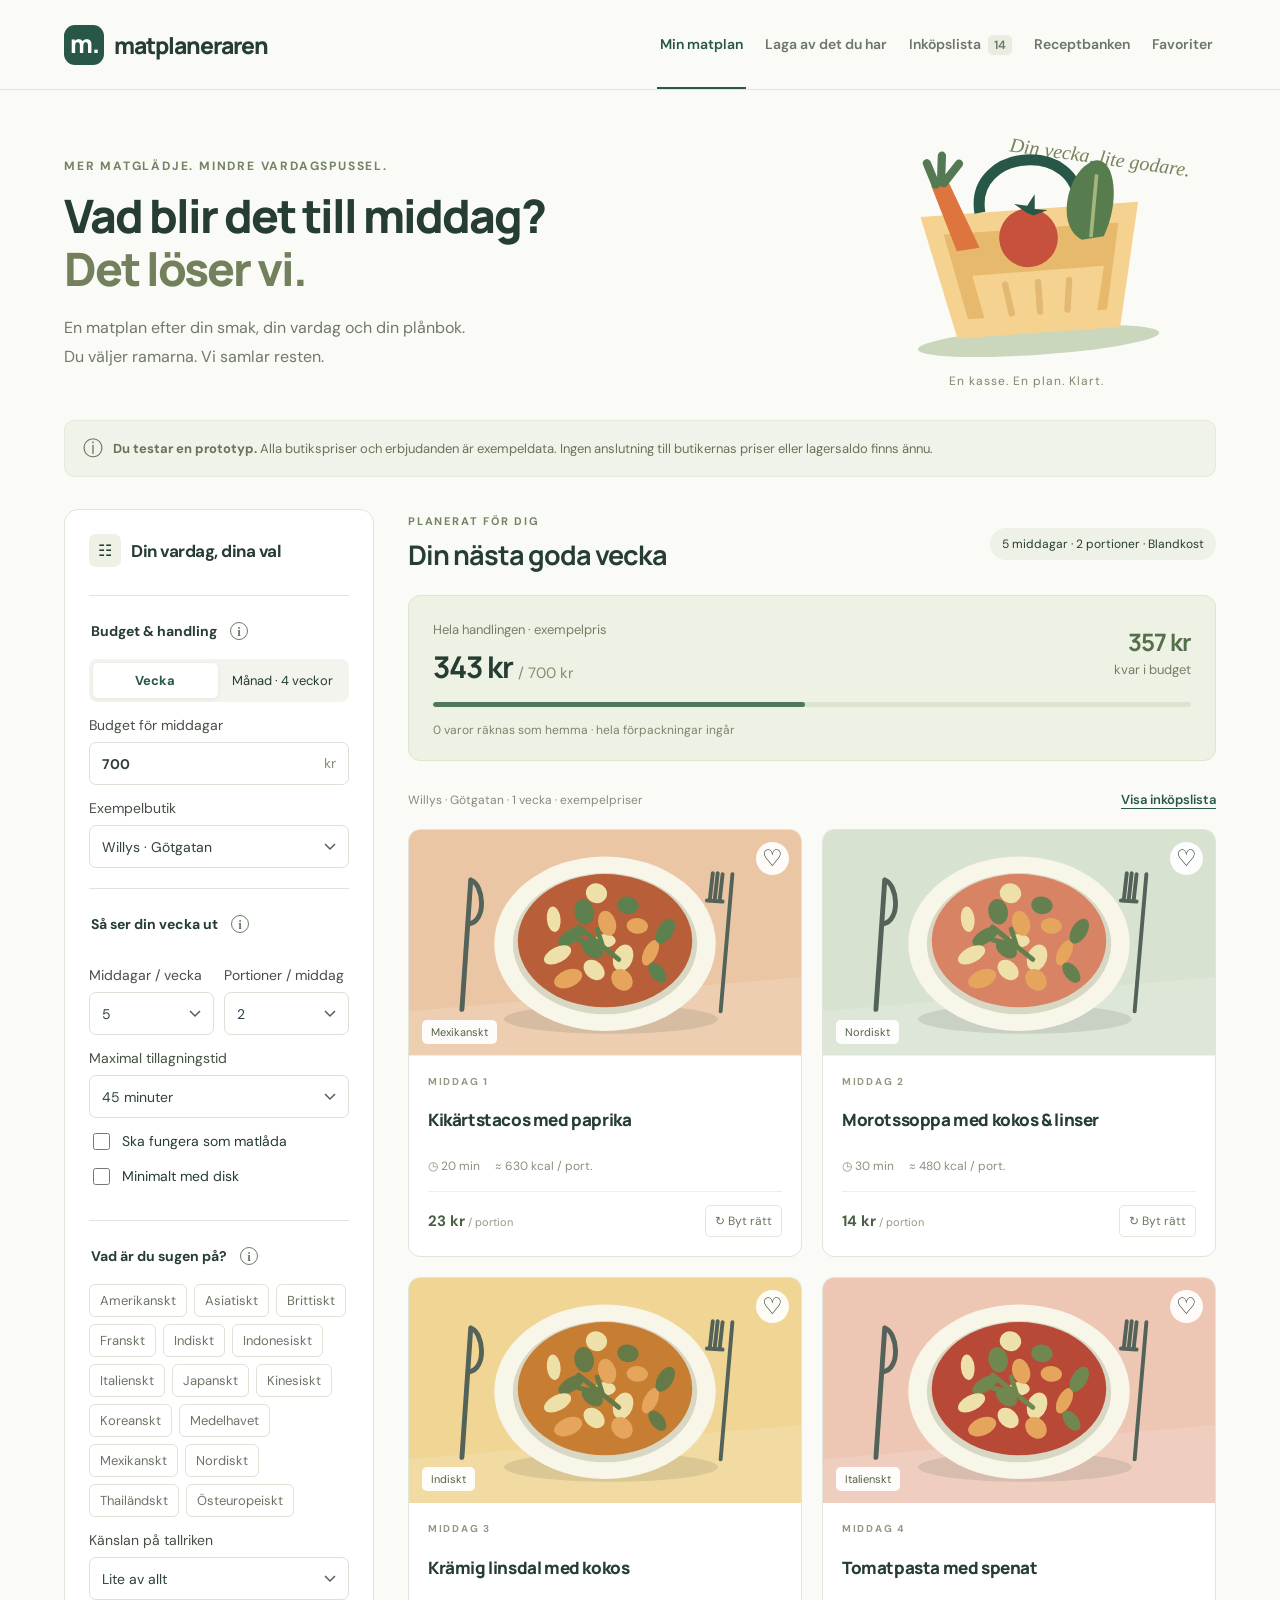
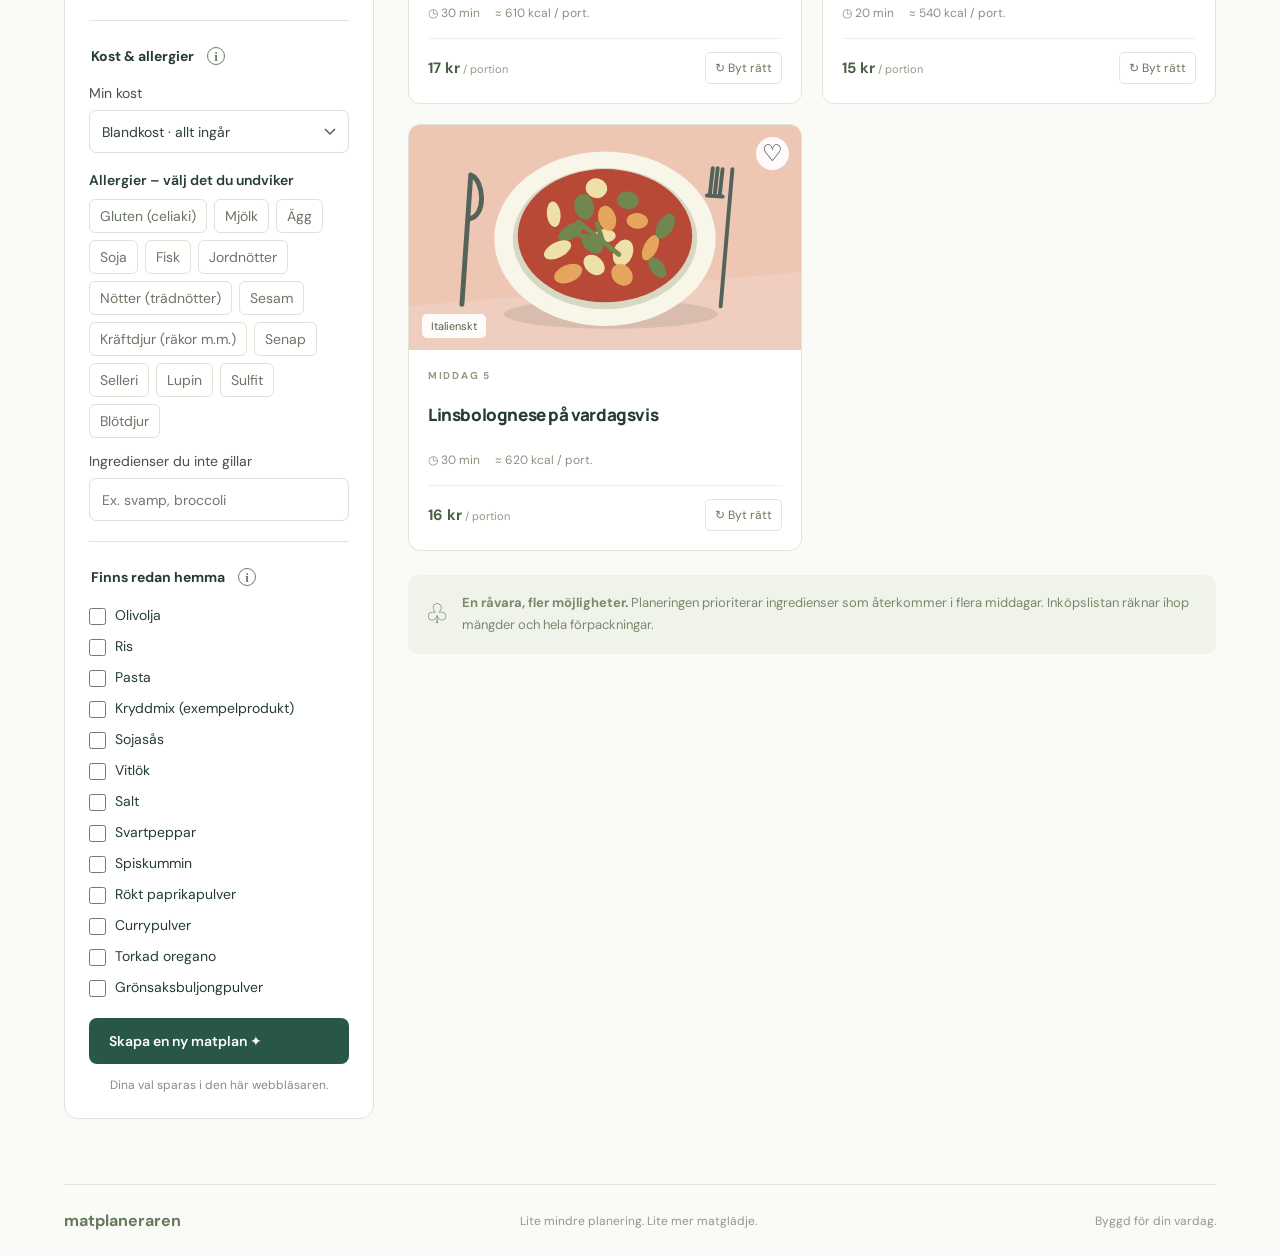
==== matplaneraren/index.html @ 396a2940 "Publish Matplaneraren without password on GitHub Pages" ====
<!doctype html>
<html lang="sv">
<head><meta charset="utf-8"><meta name="viewport" content="width=device-width,initial-scale=1"><meta name="theme-color" content="#285747"><title>Matplaneraren — lite mindre vardagspussel</title><link rel="stylesheet" href="./src/style.css"></head>
<body>
<header class="header"><a class="brand" href="./" aria-label="Matplaneraren startsida"><span class="brand-icon">m.</span> matplaneraren</a><nav aria-label="Huvudmeny"><button class="nav active" data-tab="plan">Min matplan</button><button class="nav" data-tab="fridge">Laga av det du har</button><button class="nav" data-tab="list">Inköpslista <span id="list-count">0</span></button><button class="nav" data-tab="library">Receptbanken</button><button class="nav" data-tab="favorites">Favoriter</button></nav><span class="prototype">Första smakprovet</span></header>
<main>
<section class="intro"><div><p class="eyebrow">MER MATGLÄDJE. MINDRE VARDAGSPUSSEL.</p><h1>Vad blir det till middag?<br><em>Det löser vi.</em></h1><p class="lead">En matplan efter din smak, din vardag och din plånbok.<br>Du väljer ramarna. Vi samlar resten.</p></div><div class="hero-art" aria-hidden="true"><div class="art-label">Din vecka, lite godare.</div><svg viewBox="0 0 360 250"><ellipse cx="187" cy="220" rx="132" ry="15" fill="#cbd7bc"/><path d="M68 76h238l-29 135H99Z" fill="#f6d290"/><path d="M92 97h191l-19 94H112Z" fill="#e6b96d"/><path d="M133 76c-7-72 115-72 108 0" fill="none" stroke="#285747" stroke-width="12"/><path d="M105 116 82 43l18-6 30 77" fill="#df753e"/><path d="m87 42-8-24m14 22 3-29m0 30 18-20" stroke="#557953" stroke-width="9" stroke-linecap="round"/><path d="M242 113c-28-18-10-71 12-82 29-17 36 39 12 80" fill="#577c4e"/><path d="m252 111 11-68" stroke="#a3b67d" stroke-width="4"/><circle cx="184" cy="107" r="32" fill="#c6523d"/><path d="m183 79-12-10 14 3 9-12-1 16 14 2-16 5" fill="#285747"/><path d="m120 144 144-1-13 58H132Z" fill="#f6d290"/><path d="m155 156 5 32m31-32v32m34-32-4 32" stroke="#e3b872" stroke-width="7" stroke-linecap="round"/></svg><span class="art-note">En kasse. En plan. Klart.</span></div></section>
<div class="demo-note"><span aria-hidden="true">ⓘ</span><p><strong>Du testar en prototyp.</strong> Alla butikspriser och erbjudanden är exempeldata. Ingen anslutning till butikernas priser eller lagersaldo finns ännu.</p></div>
<section id="plan-view">
<div class="workspace"><aside class="settings"><div class="section-title"><span class="small-icon">☷</span><h2>Din vardag, dina val</h2></div><form id="settings-form">
<fieldset><legend><span>Budget & handling</span><button type="button" class="info-button" popovertarget="settings-info-1" aria-label="Information om Budget & handling" aria-expanded="false"><span aria-hidden="true">i</span></button></legend><div class="segmented"><label><input type="radio" name="period" value="week" checked><span>Vecka</span></label><label><input type="radio" name="period" value="month"><span>Månad · 4 veckor</span></label></div><label class="field">Budget för middagar <span class="input-suffix"><input name="budget" type="number" min="1" max="100000" step="1" value="700" required><span>kr</span></span></label><label class="field">Exempelbutik<select name="store"><option value="willys">Willys · Götgatan</option><option value="ica">ICA · Ringen</option><option value="coop">Coop · Östgötagatan</option><option value="hemkop">Hemköp · Skanstull</option></select></label></fieldset>
<fieldset><legend><span>Så ser din vecka ut</span><button type="button" class="info-button" popovertarget="settings-info-2" aria-label="Information om Så ser din vecka ut" aria-expanded="false"><span aria-hidden="true">i</span></button></legend><div class="two-fields"><label class="field">Middagar / vecka<select name="dinners"><option>3</option><option>4</option><option selected>5</option><option>6</option><option>7</option></select></label><label class="field">Portioner / middag<select name="portions"><option>1</option><option selected>2</option><option>3</option><option>4</option><option>5</option><option>6</option><option>8</option></select></label></div><label class="field">Maximal tillagningstid<select name="time"><option value="20">20 minuter</option><option value="30">30 minuter</option><option value="45" selected>45 minuter</option><option value="60">60 minuter</option><option value="120">Upp till 2 timmar</option><option value="240">Långkok · upp till 4 timmar</option></select></label><label class="check"><input type="checkbox" name="lunchbox"> Ska fungera som matlåda</label><label class="check"><input type="checkbox" name="easy"> Minimalt med disk</label></fieldset>
<fieldset><legend><span>Vad är du sugen på?</span><button type="button" class="info-button" popovertarget="settings-info-3" aria-label="Information om Vad är du sugen på?" aria-expanded="false"><span aria-hidden="true">i</span></button></legend><div class="chips" id="cuisine-options"></div><label class="field">Känslan på tallriken<select name="mood"><option value="all">Lite av allt</option><option value="healthy">Grönt & balanserat</option><option value="comfort">Comfort food</option><option value="spicy">Starkt & smakrikt</option></select></label></fieldset>
<fieldset class="diet-settings"><legend><span>Kost & allergier</span><button type="button" class="info-button" popovertarget="settings-info-4" aria-label="Information om Kost & allergier" aria-expanded="false"><span aria-hidden="true">i</span></button></legend><label class="field">Min kost<select name="diet" id="diet" aria-describedby="diet-description"><option value="all">Blandkost · allt ingår</option><option value="vegetarian">Vegetariskt · ägg & mejeri går bra</option><option value="pescetarian">Pescetariskt · fisk, ägg & mejeri går bra</option><option value="vegan">Veganskt · bara växtbaserat</option></select></label><p class="allergy-label" id="allergy-label">Allergier – välj det du undviker</p><div class="chips" id="allergy-options" role="group" aria-labelledby="allergy-label"></div><label class="field">Ingredienser du inte gillar<input name="dislikes" placeholder="Ex. svamp, broccoli" maxlength="300"></label></fieldset>
<fieldset><legend><span>Finns redan hemma</span><button type="button" class="info-button" popovertarget="settings-info-5" aria-label="Information om Finns redan hemma" aria-expanded="false"><span aria-hidden="true">i</span></button></legend><div class="pantry" id="pantry-options"></div></fieldset>
<button class="primary generate" type="submit">Skapa min matplan <span aria-hidden="true">✦</span></button><p class="save-note">Dina val sparas i den här webbläsaren.</p>
</form></aside><section class="results" aria-labelledby="menu-heading"><div class="menu-top"><div><p class="eyebrow">PLANERAT FÖR DIG</p><h2 id="menu-heading">Din nästa goda vecka</h2></div><span class="pill" id="plan-summary">5 middagar · 2 portioner</span></div><div id="plan-message" role="status" aria-live="polite"></div><div id="budget-summary"></div><div class="menu-caption"><span id="menu-caption">En meny med lite av allt.</span><button class="text-button" id="show-list">Visa inköpslista</button></div><div id="recipe-grid" class="recipe-grid"></div><div class="bottom-note"><span aria-hidden="true">♧</span><p><strong>En råvara, fler möjligheter.</strong> Planeringen prioriterar ingredienser som återkommer i flera middagar. Inköpslistan räknar ihop mängder och hela förpackningar.</p></div></section></div>
</section>
<section id="list-view" hidden><div class="page-heading"><div><p class="eyebrow">ALLT PÅ ETT STÄLLE</p><h2>Din inköpslista</h2><p id="shopping-description"></p></div><button class="primary" id="copy-list">Kopiera lista</button></div><p class="help">Bocka av när du handlar. Avbockningar sparas lokalt; delning i realtid kommer senare.</p><div id="shopping-list"></div></section>
<section id="favorites-view" hidden><div class="page-heading"><div><p class="eyebrow">GOTT NOG ATT GÖRA IGEN</p><h2>Dina favoriter</h2><p>Tryck på hjärtat på ett recept för att spara det här.</p></div></div><div id="favorites-grid" class="recipe-grid"></div></section>
<section id="library-view" hidden aria-labelledby="library-heading">
<div class="page-heading"><div><p class="eyebrow">NYA SMAKER TILL VARDAGEN</p><h2 id="library-heading">Receptbanken</h2><p id="library-intro"></p></div></div>
<div class="library-filters"><label class="field library-search">Sök maträtt eller råvara<input id="library-search" type="search" placeholder="Ex. lax, lasagne eller blomkål" maxlength="120"></label><label class="field">Kök<select id="library-cuisine"><option value="all">Alla kök</option></select></label><label class="field">Typ av rätt<select id="library-type"><option value="all">Alla rätter</option></select></label><label class="field">Tillagningstid<select id="library-time"><option value="1440">Alla tider</option><option value="30">Högst 30 min</option><option value="45">Högst 45 min</option><option value="60">Högst 60 min</option></select></label></div>
<p class="help">Dina aktuella allergier och ingredienser du ogillar i Min matplan följer med hit. Recepten är egna förslag som ännu inte är provlagade. Energi och tider är uppskattade. Butikspriserna är exempelpriser.</p>
<p id="library-status" class="fridge-status" role="status" aria-live="polite"></p><div id="library-grid" class="recipe-grid library-grid"></div><button class="primary load-more" id="library-more" type="button" hidden>Visa fler recept</button>
</section>
<section id="fridge-view" hidden aria-labelledby="fridge-heading">
<div class="page-heading"><div><p class="eyebrow">BÖRJA MED DET SOM FINNS</p><h2 id="fridge-heading">Laga av det du har</h2><p>Lite i kylen kan bli något riktigt gott. Lägg till råvaror från kyl, frys och skafferi.</p></div></div>
<div class="fridge-layout"><aside class="settings fridge-settings"><h3>Vad finns hemma?</h3><p class="help">Ange ungefärliga mängder. Vi räknar på vad som räcker till dina portioner.</p>
<form id="fridge-form"><label class="field">Välj råvara<select id="fridge-product" name="product"></select></label><div class="two-fields"><label class="field">Mängd hemma<span class="input-suffix"><input id="fridge-quantity" name="quantity" type="number" min="0.01" max="100000" step="0.01" required value="1000"><span id="fridge-unit">g</span></span></label><button class="primary add-ingredient" type="submit">Lägg till</button></div></form>
<div id="fridge-inventory"></div><p class="help">Listan sparas i den här webbläsaren. Ändra mängden genom att lägga till mer, eller ta bort varan och ange en ny mängd.</p>
</aside><div class="fridge-results"><div class="fridge-controls"><label class="field">Portioner att laga<select id="fridge-portions"><option>1</option><option selected>2</option><option>3</option><option>4</option><option>5</option><option>6</option><option>8</option></select></label><label class="check"><input id="fridge-complete" type="checkbox"> Bara recept där allt räcker</label></div><p class="help">Allergier, ingredienser du ogillar och tidsgräns hämtas från dina aktuella val i Min matplan. Recepten använder bara mängderna i listan här. Varje förslag räknas separat; råvaror dras inte av när du öppnar ett recept.</p><p id="fridge-status" class="fridge-status" role="status" aria-live="polite"></p><div id="fridge-recipes" class="recipe-grid"></div><button class="primary load-more" id="fridge-more" type="button" hidden>Visa fler förslag</button></div></div>
</section>
<footer><span>matplaneraren</span><p>Lite mindre planering. Lite mer matglädje.</p><span>Byggd för din vardag.</span></footer>
</main><dialog id="recipe-dialog"><button class="close" aria-label="Stäng recept">×</button><div id="recipe-detail"></div></dialog><div id="toast" role="status"></div><script type="module" src="./src/app.js"></script>

<div class="info-popover" id="settings-info-1" popover role="dialog" aria-labelledby="settings-info-1-title"><div class="info-popover-heading"><h3 id="settings-info-1-title">Budget & handling</h3><button type="button" class="info-close" popovertarget="settings-info-1" popovertargetaction="hide" aria-label="Stäng information om Budget & handling">×</button></div><p class="help">Butiksvalet använder simulerade prisskillnader.</p></div>
<div class="info-popover" id="settings-info-2" popover role="dialog" aria-labelledby="settings-info-2-title"><div class="info-popover-heading"><h3 id="settings-info-2-title">Så ser din vecka ut</h3><button type="button" class="info-close" popovertarget="settings-info-2" popovertargetaction="hide" aria-label="Stäng information om Så ser din vecka ut">×</button></div><p class="help">Räkna med eventuella matlådor i antalet portioner.</p></div>
<div class="info-popover" id="settings-info-3" popover role="dialog" aria-labelledby="settings-info-3-title"><div class="info-popover-heading"><h3 id="settings-info-3-title">Vad är du sugen på?</h3><button type="button" class="info-close" popovertarget="settings-info-3" popovertargetaction="hide" aria-label="Stäng information om Vad är du sugen på?">×</button></div><p class="help">Välj gärna flera. Dina favoriter prioriteras.</p></div>
<div class="info-popover" id="settings-info-4" popover role="dialog" aria-labelledby="settings-info-4-title"><div class="info-popover-heading"><h3 id="settings-info-4-title">Kost & allergier</h3><button type="button" class="info-close" popovertarget="settings-info-4" popovertargetaction="hide" aria-label="Stäng information om Kost & allergier">×</button></div><p class="help" id="diet-description"></p><p class="help">Kost och allergier kan kombineras och gäller även receptbanken, favoriter och kylrecepten. Recepten filtreras direkt när du ändrar ett val. Kontrollera alltid produktens innehåll och spår av allergener; varumärken är inte verifierade. Mjölkallergi och laktosintolerans är olika saker.</p><p class="help">Separera med komma. Filtrerar ingrediensernas namn i våra exempelrecept.</p></div>
<div class="info-popover" id="settings-info-5" popover role="dialog" aria-labelledby="settings-info-5-title"><div class="info-popover-heading"><h3 id="settings-info-5-title">Finns redan hemma</h3><button type="button" class="info-close" popovertarget="settings-info-5" popovertargetaction="hide" aria-label="Stäng information om Finns redan hemma">×</button></div><p class="help">Bocka i om du har tillräckligt för hela planen.</p></div>
</body></html>
---- matplaneraren/src/style.css ----
@import url('https://fonts.googleapis.com/css2?family=DM+Sans:wght@400;500;600;700&family=Manrope:wght@400;500;600;700;800&display=swap');
:root{font-family:'DM Sans',sans-serif;color:#253d32;background:#fafbf7;font-size:16px;font-synthesis:none;--green:#285747;--muted:#6b756a;--line:#e0e5da}*{box-sizing:border-box}body{margin:0}button,input,select{font:inherit}button,a,input,select{-webkit-tap-highlight-color:transparent}button{cursor:pointer}button:focus-visible,a:focus-visible,input:focus-visible,select:focus-visible{outline:3px solid #d59141;outline-offset:4px}button{color:inherit}button:disabled{cursor:default}a{color:inherit;text-decoration:none}[hidden]{display:none!important}.header{height:90px;border-bottom:1px solid var(--line);display:flex;align-items:center;justify-content:space-between;padding:0 5vw;background:#fafbf7}.brand{font-family:Manrope,sans-serif;font-size:23px;font-weight:800;letter-spacing:-1px;display:flex;gap:10px;align-items:center}.brand-icon{background:var(--green);color:#fff;font-size:25px;border-radius:11px;width:40px;height:40px;text-align:center;padding-top:1px}.header nav{display:flex;gap:28px;height:100%;align-items:center}.nav{border:0;background:transparent;color:var(--muted);height:100%;padding:0 3px;border-bottom:2px solid transparent;font-size:14px;font-weight:600}.nav.active{color:var(--green);border-color:var(--green)}#list-count{padding:2px 6px;background:#e8eddf;border-radius:5px;margin-left:4px;font-size:12px}.prototype{border:1px solid #d8e1cf;border-radius:50px;font-size:13px;padding:8px 14px;color:#61714f}main{max-width:1370px;margin:auto;padding:0 5vw}.intro{display:flex;justify-content:space-between;align-items:center;padding:50px 0 30px}.eyebrow{font-size:12px;font-weight:700;letter-spacing:1.8px;color:#738365;margin:0 0 15px}h1{font-family:Manrope,sans-serif;font-size:clamp(34px,3.6vw,53px);line-height:1.15;letter-spacing:-2px;font-weight:800;margin:0 0 19px}h1 em{font-style:normal;color:#72805b}.lead{color:#70786c;font-size:16px;line-height:1.8;margin:0}.hero-art{position:relative;width:330px;margin-right:25px;text-align:center}.hero-art svg{width:100%;display:block;transform:rotate(-4deg)}.art-label{font-family:Georgia,serif;font-style:italic;color:#78835d;font-size:20px;position:absolute;top:6px;right:0;transform:rotate(8deg)}.art-note{font-size:12px;letter-spacing:1px;color:#7d8869}.demo-note{display:flex;align-items:center;gap:10px;background:#f0f3e9;color:#697358;padding:12px 18px;border:1px solid #e4e9d9;border-radius:10px;font-size:13px;line-height:1.55;margin:0 0 32px}.demo-note p{margin:0}.demo-note>span{font-size:20px}.workspace{display:grid;grid-template-columns:310px 1fr;gap:34px;align-items:start}.settings{background:#fff;border:1px solid var(--line);border-radius:14px;padding:24px}.section-title{display:flex;align-items:center;gap:10px;padding-bottom:8px}.section-title h2{font-size:17px;margin:0;letter-spacing:-.5px}.small-icon{background:#edf1e6;padding:6px 9px;border-radius:7px}fieldset{margin:20px 0 0;border:0;border-top:1px solid var(--line);padding:21px 0 0;min-width:0}legend{float:left;width:100%;margin-bottom:14px;font-weight:700;font-size:14px}fieldset:after{content:'';display:block;clear:both}.field{display:flex;flex-direction:column;gap:8px;font-size:14px;margin:14px 0 0;color:#465044}.field input,.field select{width:100%;background:#fff;border:1px solid #dce2d5;border-radius:7px;padding:11px 12px;color:#2e4237;min-height:43px;font-size:14px}.field select{appearance:none;background-image:url("data:image/svg+xml,%3Csvg xmlns='http://www.w3.org/2000/svg' width='12' height='8'%3E%3Cpath d='m1 1 5 5 5-5' fill='none' stroke='%2352614f' stroke-width='1.5'/%3E%3C/svg%3E");background-position:right 12px center;background-repeat:no-repeat;padding-right:30px}.input-suffix{position:relative}.input-suffix input{padding-right:40px;font-weight:700}.input-suffix>span{position:absolute;right:13px;top:12px;color:#87907f}.segmented{clear:both;display:flex;background:#f2f4ed;padding:4px;border-radius:8px;gap:3px}.segmented label{flex:1;text-align:center;cursor:pointer;font-size:13px}.segmented span{display:block;padding:9px 2px;border-radius:5px}.segmented input,.chip input{position:absolute;opacity:0;width:1px;height:1px}.segmented input:checked+span{background:white;box-shadow:0 1px 4px #243a3212;color:var(--green);font-weight:700}.segmented input:focus-visible+span,.chip input:focus-visible+span{outline:3px solid #d59141}.help{font-size:13px;line-height:1.6;color:#7c8275;margin:10px 0}.two-fields{display:grid;clear:both;grid-template-columns:repeat(2,minmax(0,1fr));align-items:end;gap:10px}.two-fields>.field{min-width:0}.two-fields select,.two-fields input{min-width:0}.check{display:flex;gap:9px;align-items:center;font-size:14px;line-height:1.5;margin:12px 0;cursor:pointer}.check input{accent-color:var(--green);width:17px;height:17px;flex-shrink:0}.chips{clear:both;display:flex;gap:7px;flex-wrap:wrap}.chip span{display:block;font-size:13px;border:1px solid #dde3d5;padding:7px 10px;border-radius:6px;color:#6b7565;cursor:pointer}.chip input:checked+span{background:#e8efdf;border-color:#a4b68c;color:#3c623f}.pantry{display:grid;grid-template-columns:1fr 1fr;gap:0 8px;clear:both}.pantry .check{font-size:13px}.primary{border:0;border-radius:8px;padding:14px 20px;background:var(--green);color:#fff;font-size:14px;font-weight:600}.primary:hover{background:#1c4436}.generate{width:100%;margin-top:20px;display:flex;justify-content:space-between}.save-note{font-size:12px;text-align:center;color:#858d7d;line-height:1.5;margin-bottom:0}.menu-top{display:flex;justify-content:space-between;gap:10px;align-items:center;margin:5px 0 22px}.menu-top .eyebrow{font-size:11px;margin-bottom:8px}.menu-top h2,.page-heading h2{font-family:Manrope,sans-serif;font-size:27px;letter-spacing:-1px;margin:0}.pill{font-size:12px;background:#edf1e6;padding:8px 12px;border-radius:20px;white-space:nowrap}.budget-box{background:#edf2e4;border:1px solid #dce5ce;border-radius:12px;padding:22px 24px;display:grid;grid-template-columns:1fr auto;gap:15px}.budget-box span{font-size:13px;color:#748065}.budget-box strong{display:block;font-family:Manrope,sans-serif;font-size:30px;margin-top:7px;letter-spacing:-1px}.budget-box strong small{font:400 15px 'DM Sans',sans-serif;letter-spacing:0;color:#819071}.budget-remainder{text-align:right}.budget-remainder strong{font-size:24px;color:#54704a}.budget-remainder span{display:block;margin-top:3px}.budget-track{grid-column:1/-1;height:5px;background:#dbe4cf;border-radius:5px;overflow:hidden}.budget-track div{height:100%;border-radius:5px}.budget-box p{grid-column:1/-1;margin:0;color:#7a866b;font-size:12px}.budget-remainder.over strong{color:#a84b36}.message{padding:16px;border-radius:8px;background:#fbe9d8;color:#834d2f;font-size:14px;line-height:1.6;margin-bottom:16px}.menu-caption{display:flex;align-items:center;justify-content:space-between;margin:25px 0 16px;gap:15px;font-size:12px;color:#858c7b}.text-button{border:0;background:none;color:var(--green);font-size:13px;font-weight:600;padding:5px 0;text-decoration:underline;text-underline-offset:4px}.recipe-grid{display:grid;grid-template-columns:1fr 1fr;gap:20px}.recipe-card{border:1px solid var(--line);border-radius:12px;overflow:hidden;background:#fff;transition:box-shadow .2s}.recipe-card:hover{box-shadow:0 7px 25px #283f3210}.recipe-image{position:relative;overflow:hidden}.food-art{width:100%;display:block;aspect-ratio:400/230}.recipe-tag{position:absolute;left:13px;bottom:12px;background:#fffffff0;padding:5px 9px;border-radius:5px;font-size:11px;color:#556346}.favorite{position:absolute;right:12px;top:12px;background:#ffffffed;border:0;width:33px;height:33px;line-height:1;border-radius:50%;font-size:23px}.favorite.selected{color:#bd604d}.recipe-body{padding:19px}.day-label{font-size:10px;letter-spacing:1.7px;color:#929982;font-weight:700;margin:0 0 9px}.recipe-title{font-family:Manrope,sans-serif;font-size:17px;font-weight:800;line-height:1.45;letter-spacing:-.4px;text-align:left;border:0;background:none;padding:0;min-height:48px}.recipe-title:hover{color:#668254}.recipe-meta{display:flex;gap:15px;color:#8a907e;font-size:12px;margin:13px 0 17px}.card-bottom{display:flex;justify-content:space-between;align-items:center;border-top:1px solid #edf0e7;padding-top:13px;gap:8px}.card-bottom>span{font-size:11px;color:#939984}.card-bottom strong{font-size:15px;color:#4a6045}.swap{font-size:12px;border:1px solid #e2e7da;border-radius:5px;background:#fff;padding:7px 9px;color:#68795b}.swap:hover{background:#edf1e6}.bottom-note{background:#f0f3e9;display:flex;gap:13px;margin-top:24px;border-radius:10px;padding:17px;color:#7d876e;font-size:13px;line-height:1.65}.bottom-note p{margin:0}.bottom-note>span{font-size:27px}footer{border-top:1px solid var(--line);margin-top:65px;padding:25px 0;display:flex;align-items:center;justify-content:space-between;font-size:12px;color:#929987;gap:20px}footer>span:first-child{font-weight:700;color:#65795c;font-size:16px}footer p{margin:0}.page-heading{display:flex;justify-content:space-between;align-items:center;gap:20px;margin:35px 0 20px}.page-heading p:not(.eyebrow){color:#7d8572;font-size:14px}.shopping-row{display:flex;justify-content:space-between;align-items:center;border-bottom:1px solid var(--line);gap:20px;padding:12px 0}.shopping-row .check{margin:0}.shopping-row small{display:block;color:#87907b;font-size:13px;font-weight:400;margin-top:5px}.shopping-row>span{font-size:14px;white-space:nowrap}.shopping-row:has(input:checked) strong{color:#969e8c;text-decoration:line-through}.at-home{opacity:.65}#shopping-list{max-width:850px}#shopping-list h3{font-size:16px;margin-top:30px}.empty-state{padding:32px;background:#edf2e4;border-radius:10px;font-size:15px;line-height:1.7}dialog{border:0;border-radius:15px;padding:0;width:min(630px,calc(100% - 32px));max-height:90vh;color:#2e4437;box-shadow:0 25px 100px #172c3460}dialog::backdrop{background:#162e2870;backdrop-filter:blur(4px)}.close{position:absolute;right:15px;top:15px;background:#fff;border:0;border-radius:50%;width:36px;height:36px;font-size:26px;z-index:1}#recipe-detail{padding:28px}#recipe-detail>.food-art{width:calc(100% + 56px);margin:-28px -28px 25px;max-height:260px}#recipe-detail h2{font-family:Manrope,sans-serif;font-size:28px;letter-spacing:-1px}#recipe-detail .eyebrow{font-size:12px}.detail-meta{display:flex;flex-wrap:wrap;gap:15px;font-size:13px;color:#6f7e62}.ingredients{list-style:none;padding:0}.ingredients li{display:flex;justify-content:space-between;padding:10px 0;border-bottom:1px solid var(--line);font-size:14px;gap:20px}.ingredients strong{white-space:nowrap}.steps{padding-left:23px;line-height:1.8;font-size:15px}.steps li{padding:6px 0 6px 5px}#toast{position:fixed;bottom:24px;left:50%;transform:translate(-50%,20px);background:#253e32;color:#fff;border-radius:10px;max-width:90vw;width:max-content;padding:15px 23px;opacity:0;pointer-events:none;transition:.2s;font-size:14px;z-index:5}#toast.visible{opacity:1;transform:translate(-50%,0)}@media(min-width:1500px){main{padding:0 35px}}@media(max-width:1050px){.header{padding:0 4vw}.header nav{gap:15px}.prototype{display:none}.workspace{grid-template-columns:280px 1fr;gap:22px}main{padding:0 4vw}.settings{padding:19px}.menu-top{align-items:flex-start;flex-direction:column}.recipe-grid{gap:14px}.recipe-body{padding:14px}.recipe-title{font-size:16px}.hero-art{width:270px;margin:0}.recipe-meta{gap:10px;font-size:11px}.card-bottom{flex-wrap:wrap}.menu-caption{align-items:flex-start}.menu-top h2{font-size:25px}}@media(max-width:760px){.header{height:auto;flex-wrap:wrap;padding-top:18px;gap:12px}.brand{font-size:22px}.header nav{height:48px;width:100%;justify-content:space-between;gap:20px}.nav{font-size:14px}.intro{padding:35px 0 25px;align-items:flex-start}.intro h1{font-size:36px;letter-spacing:-1.6px}.intro .eyebrow{font-size:10px;letter-spacing:1.1px}.lead{font-size:14px}.lead br{display:none}.hero-art{width:160px;flex-shrink:0;margin-top:20px}.art-label{font-size:12px;top:-5px}.art-note{font-size:9px;letter-spacing:0}.workspace{display:flex;flex-direction:column;gap:30px}.settings,.results{width:100%}.settings{padding:22px}.menu-top{flex-direction:row;align-items:center}.menu-top h2{font-size:24px}.pill{font-size:11px}.demo-note{font-size:12px}.recipe-title{min-height:48px}.recipe-meta{flex-wrap:wrap;gap:6px 10px}footer{flex-wrap:wrap;margin-top:40px}footer>span:last-child{display:none}.page-heading{align-items:flex-start}.page-heading .primary{padding:12px}.budget-box{padding:19px}.budget-box strong{font-size:27px}.budget-remainder strong{font-size:22px}.menu-caption{font-size:11px}.settings fieldset{margin-top:18px}.two-fields{grid-template-columns:1fr 1fr}.pantry{grid-template-columns:1fr 1fr 1fr}}@media(max-width:430px){.hero-art{display:none}.intro h1{font-size:39px}.menu-top{flex-direction:column;align-items:flex-start}.recipe-grid{grid-template-columns:1fr}.recipe-title{min-height:0}.recipe-body{padding:19px}.recipe-meta{font-size:12px}.food-art{max-height:210px}.pantry{grid-template-columns:1fr 1fr}.shopping-row small{font-size:12px}}

/* Cook from ingredients already at home. */
.fridge-layout{display:grid;grid-template-columns:310px minmax(0,1fr);gap:34px;align-items:start}.fridge-settings h3{font-size:18px;margin:0 0 10px;letter-spacing:-.5px}.add-ingredient{align-self:end;min-height:43px;padding:11px 12px}.fridge-stock{list-style:none;padding:0;margin:24px 0}.fridge-stock li{display:flex;justify-content:space-between;align-items:center;gap:10px;border-bottom:1px solid var(--line);padding:13px 0}.fridge-stock strong{display:block;font-size:14px}.fridge-stock span{display:block;font-size:14px;color:var(--muted);margin-top:4px}.fridge-stock button{background:#f0f3e9;border:0;border-radius:50%;width:32px;height:32px;font-size:22px;flex-shrink:0}.fridge-empty{padding:18px;background:#f0f3e9;border-radius:8px;font-size:14px;line-height:1.7;margin-top:22px;color:#697358}.fridge-controls{display:flex;align-items:end;gap:24px;padding:18px 22px;background:#edf2e4;border:1px solid #dce5ce;border-radius:12px;flex-wrap:wrap}.fridge-controls .field{margin:0;min-width:130px}.fridge-controls .check{margin-bottom:10px}.fridge-results>.help{font-size:14px;margin:16px 0;line-height:1.7}.fridge-status{font-size:14px;color:var(--green);line-height:1.7;margin:22px 0}.fridge-match{font-size:14px;line-height:1.6;color:#6b7565;margin:14px 0}.fridge-match.complete{color:#3c623f;background:#edf2e4;padding:10px;border-radius:6px}.missing-details{margin:12px 0 18px;font-size:14px;color:#57684e}.missing-details summary{cursor:pointer;padding:6px 0}.missing-details ul{list-style:none;padding:0;font-size:14px}.missing-details li{padding:8px 0;border-bottom:1px solid var(--line)}.missing-details span{display:block;font-size:13px;color:var(--muted);margin-top:4px}.fridge-results .card-bottom>span{font-size:13px}.fridge-results .recipe-meta,.fridge-results .text-button{font-size:14px}.fridge-results .recipe-tag{font-size:12px}.header nav{gap:20px}
@media(max-width:1100px){.prototype{display:none}.fridge-layout{grid-template-columns:280px minmax(0,1fr);gap:22px}.header nav{gap:14px}}
@media(max-width:760px){.fridge-layout{grid-template-columns:1fr;gap:24px}.header nav{overflow-x:auto;justify-content:flex-start;gap:20px}.header .nav{white-space:nowrap;flex-shrink:0}.fridge-controls{gap:15px;padding:18px}.fridge-controls .check{font-size:14px}.fridge-results .recipe-grid{grid-template-columns:1fr}.fridge-settings .two-fields{grid-template-columns:1fr 1fr}}

/* Browse the expanded recipe bank without rendering hundreds of cards at once. */
.library-filters{display:grid;grid-template-columns:minmax(220px,2fr) repeat(3,minmax(130px,1fr));gap:16px;padding:20px;background:#edf2e4;border:1px solid #dce5ce;border-radius:12px}.library-filters .field{margin:0;min-width:0}.library-grid{grid-template-columns:repeat(3,minmax(0,1fr))}.load-more{display:block;margin:28px auto 0}.library-grid .recipe-title{min-height:74px}.library-grid .recipe-meta{flex-wrap:wrap;gap:8px}.library-grid .card-bottom{flex-wrap:wrap}.library-grid .day-label{font-size:12px}.library-grid .recipe-meta,.library-grid .text-button{font-size:14px}.header nav{gap:16px}.prototype{display:none}.header .nav{white-space:nowrap}.library-grid .recipe-body{padding:18px}
@media(max-width:1050px){.library-filters{grid-template-columns:repeat(3,minmax(0,1fr))}.library-search{grid-column:1/-1}.library-grid{grid-template-columns:repeat(2,minmax(0,1fr))}.header nav{gap:12px}}
@media(max-width:760px){.library-filters{grid-template-columns:repeat(2,minmax(0,1fr));gap:14px}.library-grid{grid-template-columns:repeat(2,minmax(0,1fr))}.header nav{gap:20px}}
@media(max-width:480px){.library-grid{grid-template-columns:1fr}.library-grid .recipe-title{min-height:0}.library-filters{grid-template-columns:1fr}.library-search{grid-column:auto}}

/* Keep long pantry names inside their column at every sidebar width. */
#pantry-options{grid-template-columns:repeat(auto-fit,minmax(min(100%,10rem),1fr));gap:10px 12px}
#pantry-options .check{display:grid;grid-template-columns:17px minmax(0,1fr);align-items:start;min-width:0;margin:0;font-size:14px}
#pantry-options .check input{margin:3px 0 0}
#pantry-options .check span{min-width:0;overflow-wrap:anywhere;hyphens:auto}

.diet-settings > .field:first-of-type{clear:both}.diet-settings .field select{width:100%;min-width:0}.allergy-label{clear:both;font-size:14px;font-weight:600;margin:18px 0 10px}.diet-settings .chip span{font-size:14px;overflow-wrap:anywhere}.diet-settings .chips{clear:both}

/* Optional explanations stay beside the section they describe. */
#settings-form legend{display:flex;align-items:center;gap:8px;min-height:28px}
.info-button{display:inline-flex;align-items:center;justify-content:center;flex:none;width:28px;height:28px;padding:0;border:0;background:transparent;border-radius:50%;color:#6b7e68;touch-action:manipulation}
.info-button span{display:flex;align-items:center;justify-content:center;width:18px;height:18px;border:1.5px solid currentColor;border-radius:50%;font-family:Georgia,serif;font-size:13px;font-weight:700;line-height:1}
.info-button:hover,.info-button[aria-expanded="true"]{background:#edf2e4;color:var(--green)}
.info-popover{position:fixed;inset:auto;margin:0;width:min(350px,calc(100vw - 24px));max-height:calc(100dvh - 24px);overflow:auto;padding:18px;border:1px solid #dce3d4;border-radius:12px;background:#fff;color:#253d32;box-shadow:0 12px 36px #183c2826}
.info-popover::backdrop{background:transparent}
.info-popover-heading{display:flex;align-items:center;justify-content:space-between;gap:16px;margin-bottom:10px}
.info-popover-heading h3{font-size:15px;line-height:1.4;margin:0}
.info-close{display:flex;align-items:center;justify-content:center;flex:none;width:28px;height:28px;border:0;border-radius:50%;background:#f0f3e9;font-size:22px;line-height:1}
.info-popover .help{font-size:14px;line-height:1.65;margin:10px 0 0;color:#53634f}
#settings-form fieldset>.chips:first-of-type,#settings-form fieldset>.pantry{clear:both}

.logout-form{margin:0;flex:none}.logout-form button{white-space:nowrap;font-size:14px}@media(max-width:760px){.logout-form{margin-left:auto;order:0}.header nav{order:1}}
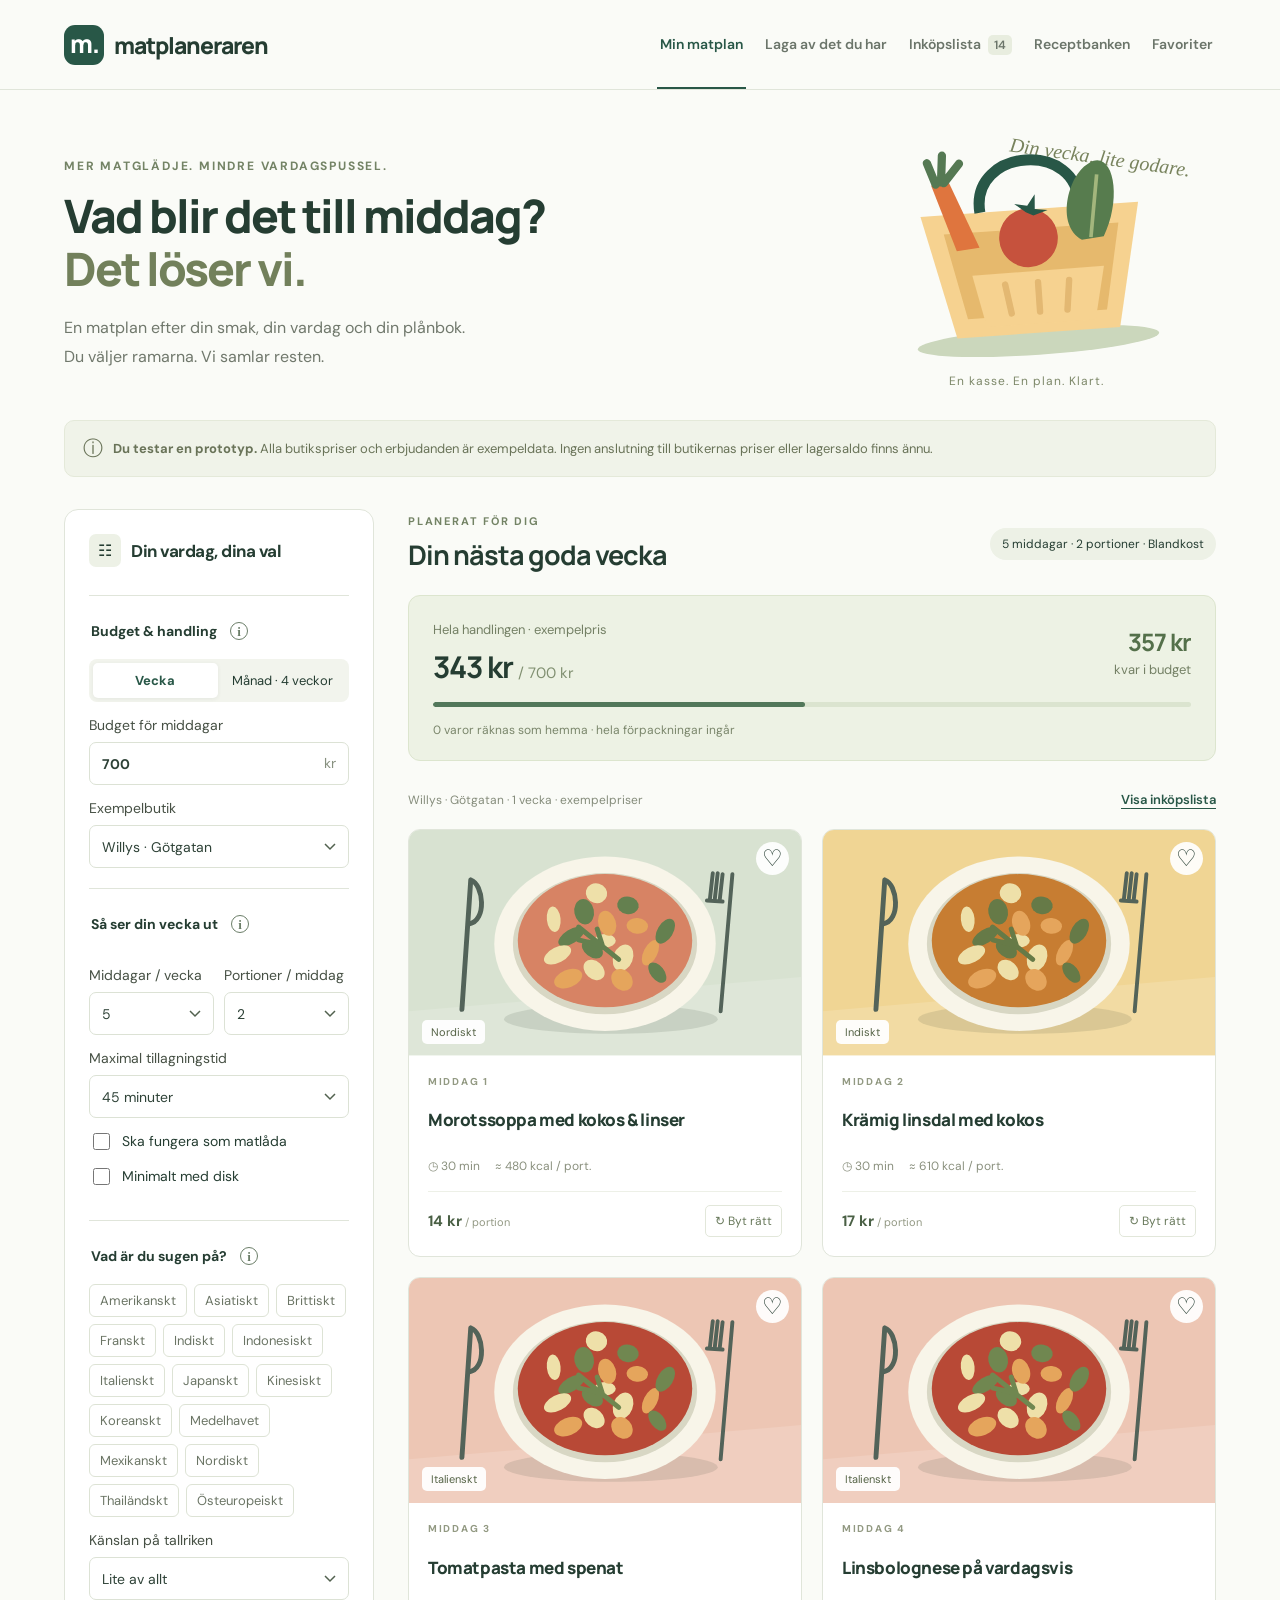
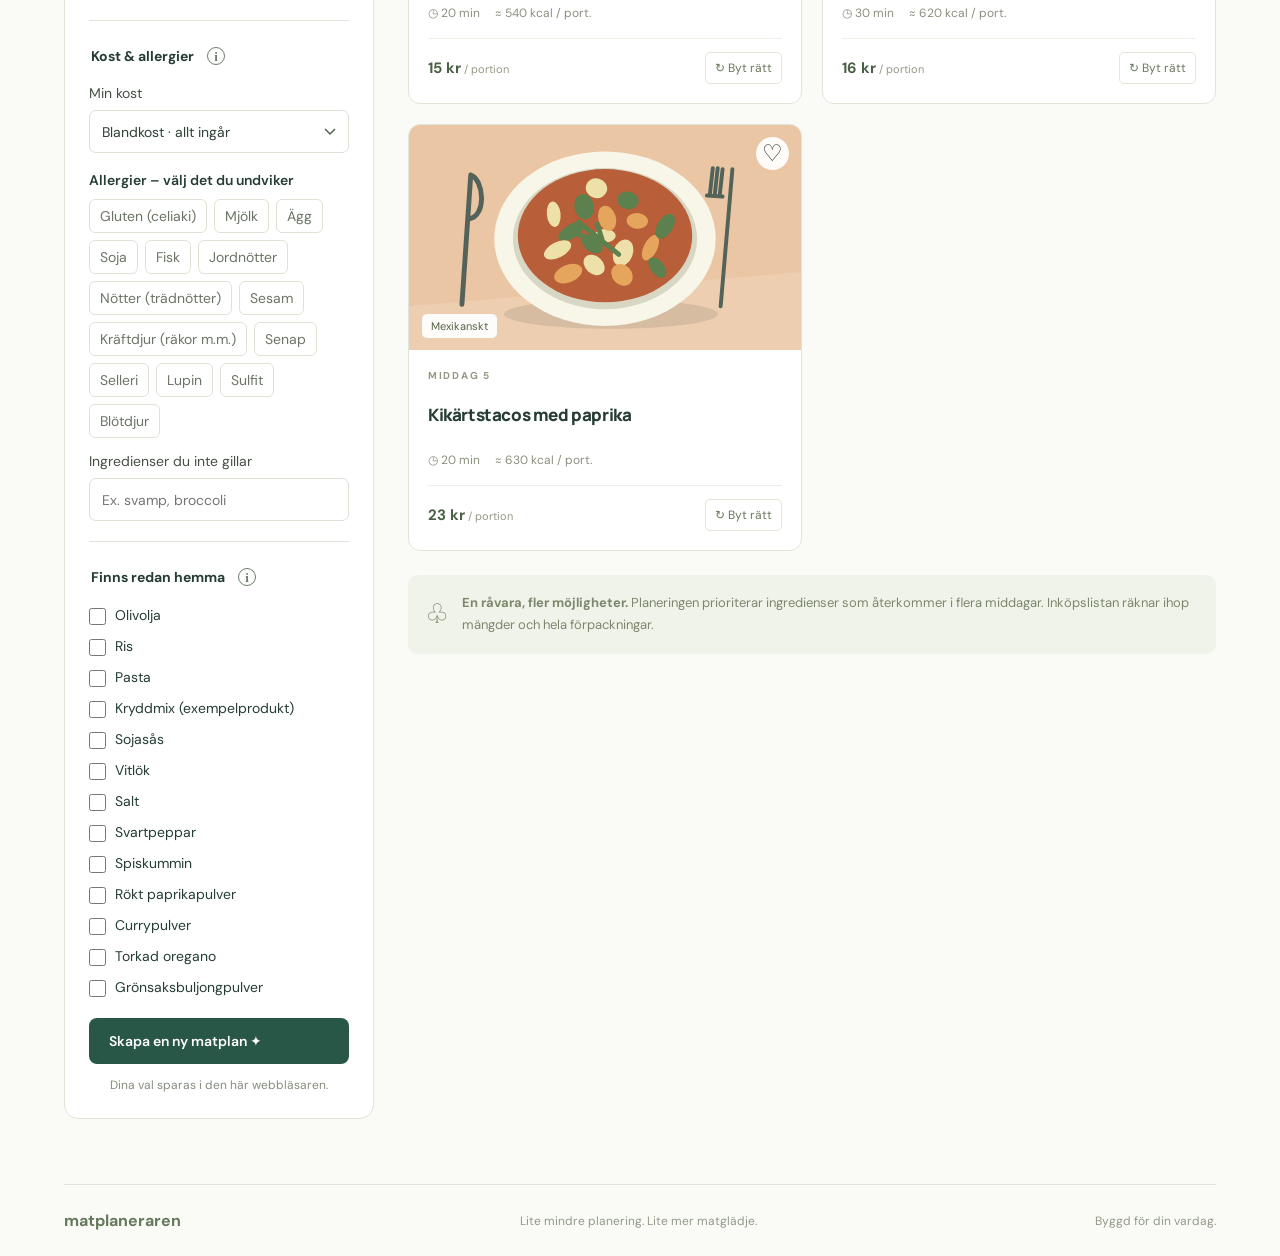
==== commit 0aece8ef: "Show practical kitchen measures and allow inventory unit selection" ====
--- a/matplaneraren/index.html
+++ b/matplaneraren/index.html
@@ -27,7 +27,7 @@
 <section id="fridge-view" hidden aria-labelledby="fridge-heading">
 <div class="page-heading"><div><p class="eyebrow">BÖRJA MED DET SOM FINNS</p><h2 id="fridge-heading">Laga av det du har</h2><p>Lite i kylen kan bli något riktigt gott. Lägg till råvaror från kyl, frys och skafferi.</p></div></div>
 <div class="fridge-layout"><aside class="settings fridge-settings"><h3>Vad finns hemma?</h3><p class="help">Ange ungefärliga mängder. Vi räknar på vad som räcker till dina portioner.</p>
-<form id="fridge-form"><label class="field">Välj råvara<select id="fridge-product" name="product"></select></label><div class="two-fields"><label class="field">Mängd hemma<span class="input-suffix"><input id="fridge-quantity" name="quantity" type="number" min="0.01" max="100000" step="0.01" required value="1000"><span id="fridge-unit">g</span></span></label><button class="primary add-ingredient" type="submit">Lägg till</button></div></form>
+<form id="fridge-form"><label class="field">Välj råvara<select id="fridge-product" name="product"></select></label><div class="fridge-amount-heading"><span>Mängd hemma</span><button class="info-button" type="button" popovertarget="quantity-info" aria-label="Information om köksmått" aria-expanded="false"><span aria-hidden="true">i</span></button></div><div class="two-fields fridge-amount-fields"><label class="field">Antal<input id="fridge-quantity" name="quantity" type="number" min="0.01" max="100000" step="any" required value="1"></label><label class="field">Mått<select id="fridge-unit" name="unit"><option value="g">g</option></select></label></div><button class="primary add-ingredient" type="submit">Lägg till</button></form>
 <div id="fridge-inventory"></div><p class="help">Listan sparas i den här webbläsaren. Ändra mängden genom att lägga till mer, eller ta bort varan och ange en ny mängd.</p>
 </aside><div class="fridge-results"><div class="fridge-controls"><label class="field">Portioner att laga<select id="fridge-portions"><option>1</option><option selected>2</option><option>3</option><option>4</option><option>5</option><option>6</option><option>8</option></select></label><label class="check"><input id="fridge-complete" type="checkbox"> Bara recept där allt räcker</label></div><p class="help">Allergier, ingredienser du ogillar och tidsgräns hämtas från dina aktuella val i Min matplan. Recepten använder bara mängderna i listan här. Varje förslag räknas separat; råvaror dras inte av när du öppnar ett recept.</p><p id="fridge-status" class="fridge-status" role="status" aria-live="polite"></p><div id="fridge-recipes" class="recipe-grid"></div><button class="primary load-more" id="fridge-more" type="button" hidden>Visa fler förslag</button></div></div>
 </section>
@@ -39,4 +39,4 @@
 <div class="info-popover" id="settings-info-3" popover role="dialog" aria-labelledby="settings-info-3-title"><div class="info-popover-heading"><h3 id="settings-info-3-title">Vad är du sugen på?</h3><button type="button" class="info-close" popovertarget="settings-info-3" popovertargetaction="hide" aria-label="Stäng information om Vad är du sugen på?">×</button></div><p class="help">Välj gärna flera. Dina favoriter prioriteras.</p></div>
 <div class="info-popover" id="settings-info-4" popover role="dialog" aria-labelledby="settings-info-4-title"><div class="info-popover-heading"><h3 id="settings-info-4-title">Kost & allergier</h3><button type="button" class="info-close" popovertarget="settings-info-4" popovertargetaction="hide" aria-label="Stäng information om Kost & allergier">×</button></div><p class="help" id="diet-description"></p><p class="help">Kost och allergier kan kombineras och gäller även receptbanken, favoriter och kylrecepten. Recepten filtreras direkt när du ändrar ett val. Kontrollera alltid produktens innehåll och spår av allergener; varumärken är inte verifierade. Mjölkallergi och laktosintolerans är olika saker.</p><p class="help">Separera med komma. Filtrerar ingrediensernas namn i våra exempelrecept.</p></div>
 <div class="info-popover" id="settings-info-5" popover role="dialog" aria-labelledby="settings-info-5-title"><div class="info-popover-heading"><h3 id="settings-info-5-title">Finns redan hemma</h3><button type="button" class="info-close" popovertarget="settings-info-5" popovertargetaction="hide" aria-label="Stäng information om Finns redan hemma">×</button></div><p class="help">Bocka i om du har tillräckligt för hela planen.</p></div>
-</body></html>
+<div id="quantity-info" class="info-popover" popover role="dialog" aria-labelledby="quantity-info-title"><div class="info-popover-heading"><h3 id="quantity-info-title">Köksmått</h3><button type="button" class="info-close" popovertarget="quantity-info" popovertargetaction="hide" aria-label="Stäng information om köksmått">×</button></div><p class="help">Skriv till exempel 0,5 för en halv lök eller 2 för två klyftor vitlök. Du kan välja gram eller milliliter om du väger eller mäter exakt.</p><p class="help">≈ betyder ungefärligt: lökstorlek, klyftor och vikt per dl varierar. Vi räknar med liten lök 75 g, medelstor 100 g, stor 150 g och en vitlöksklyfta 3 g. Det är uppskattningar av ätlig mängd.</p><p class="help">1 dl = 100 ml, 1 msk = 15 ml, 1 tsk = 5 ml och 1 krm = 1 ml. Vikten per dl beror på råvaran. Förpackningar och priser räknas fortfarande i butikens g, ml eller stycken.</p></div></body></html>
--- a/matplaneraren/src/style.css
+++ b/matplaneraren/src/style.css
@@ -34,3 +34,5 @@
 #settings-form fieldset>.chips:first-of-type,#settings-form fieldset>.pantry{clear:both}
 
 .logout-form{margin:0;flex:none}.logout-form button{white-space:nowrap;font-size:14px}@media(max-width:760px){.logout-form{margin-left:auto;order:0}.header nav{order:1}}
+
+.fridge-amount-heading{display:flex;align-items:center;gap:8px;margin-top:18px;font-size:14px;font-weight:600}.fridge-amount-fields .field{min-width:0;margin-top:8px}.fridge-settings .add-ingredient{width:100%;margin-top:14px}.ingredients li{align-items:baseline}.ingredients li>span{min-width:0}.ingredients strong{white-space:normal;text-align:right;max-width:55%;font-size:14px;flex-shrink:0}
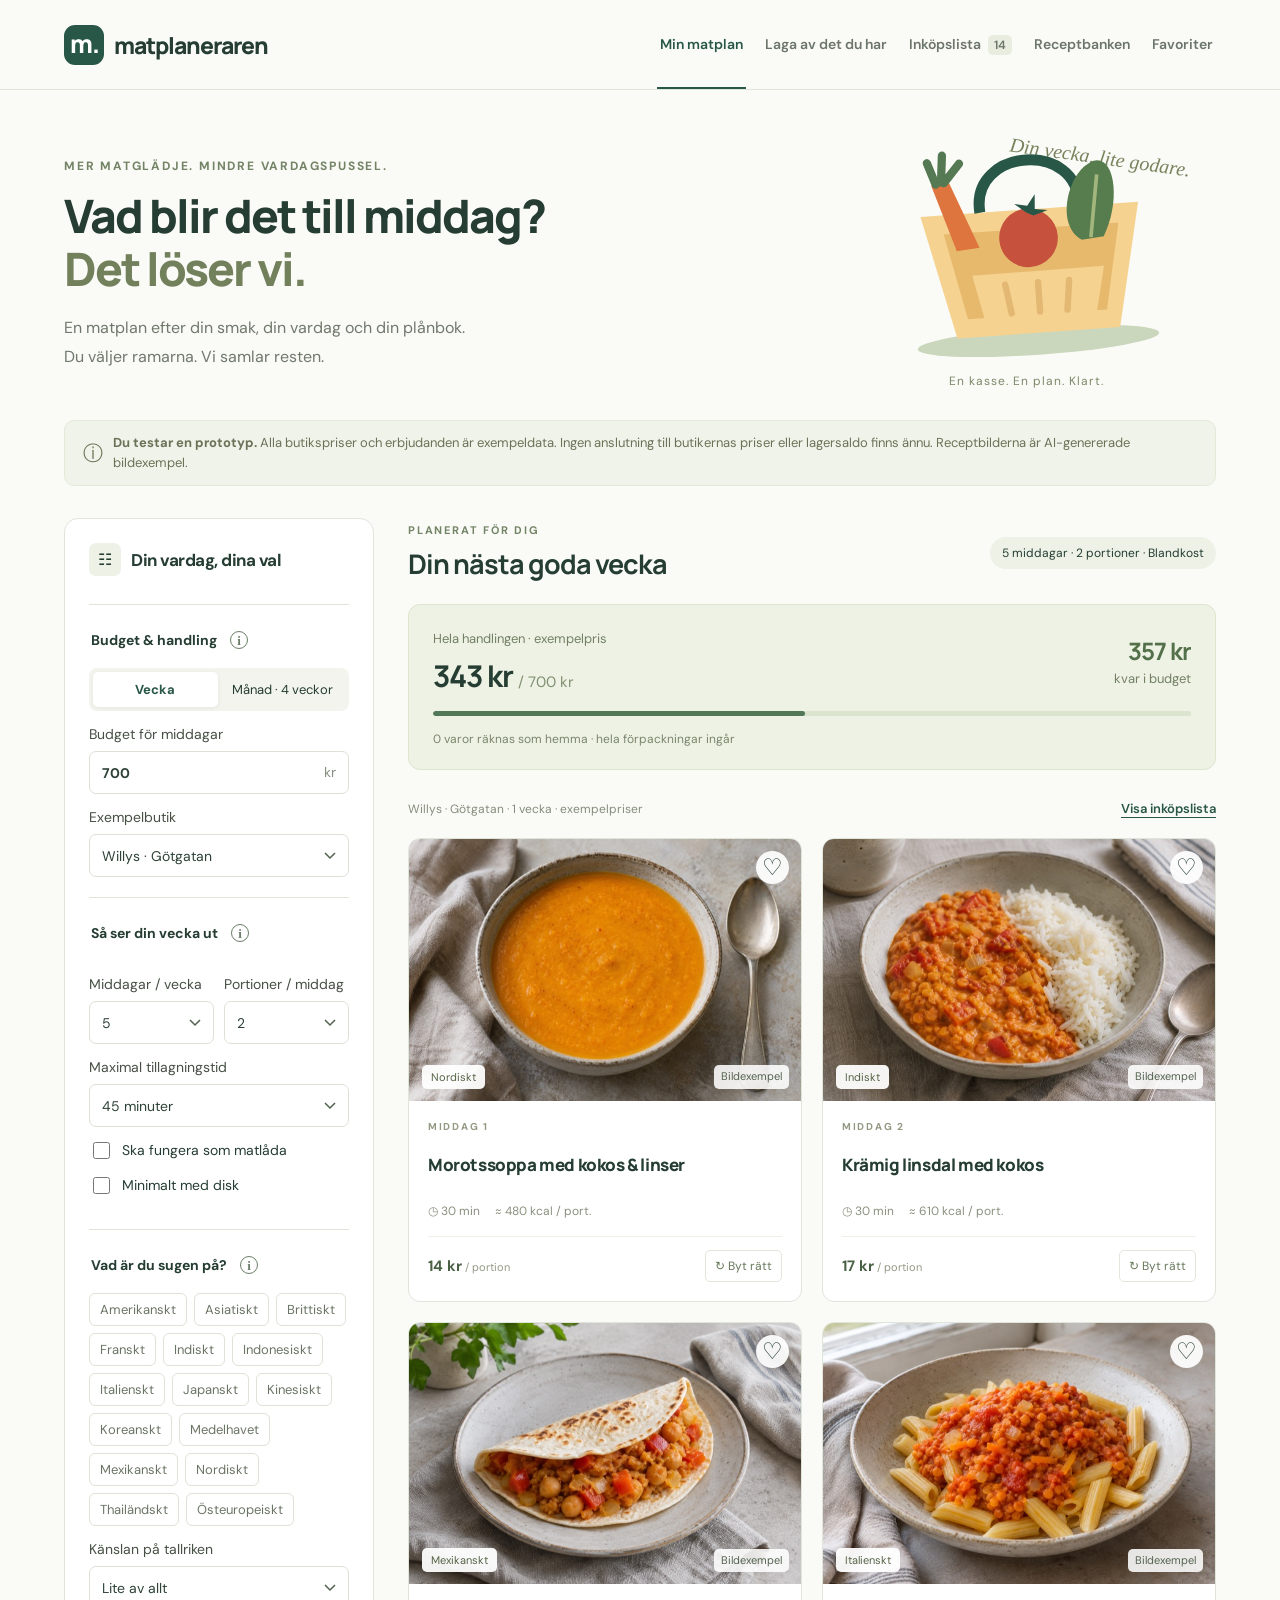
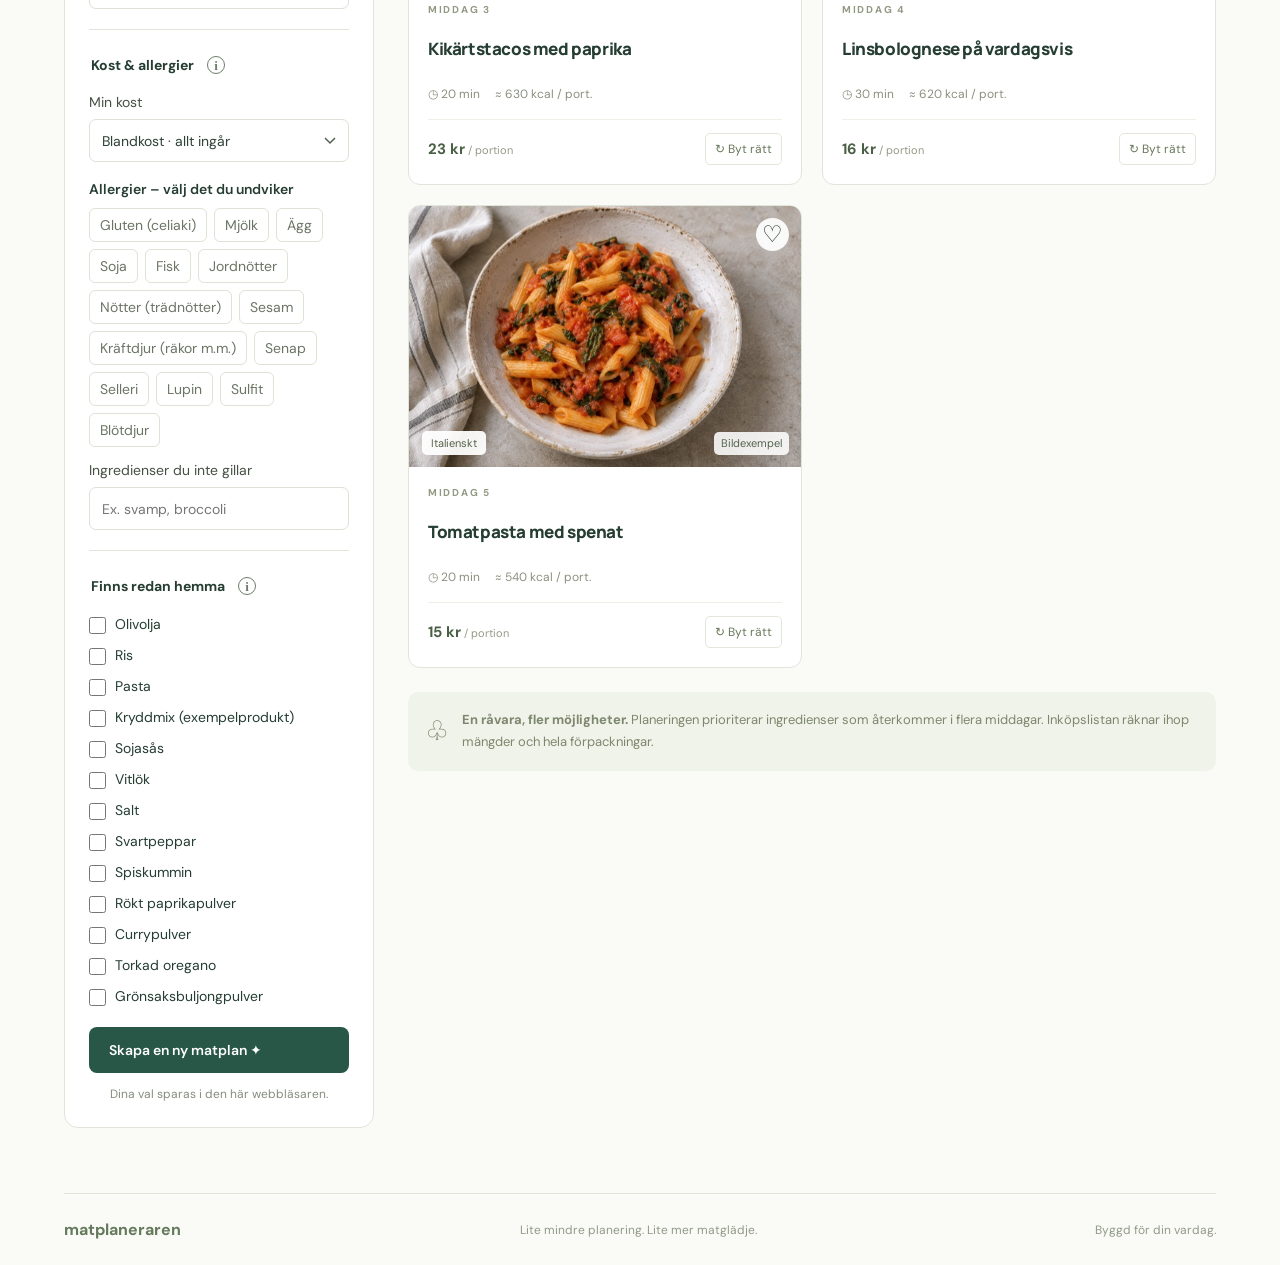
==== commit 15028367: "Publish 125 individual recipe images" ====
--- a/matplaneraren/index.html
+++ b/matplaneraren/index.html
@@ -5,7 +5,7 @@
 <header class="header"><a class="brand" href="./" aria-label="Matplaneraren startsida"><span class="brand-icon">m.</span> matplaneraren</a><nav aria-label="Huvudmeny"><button class="nav active" data-tab="plan">Min matplan</button><button class="nav" data-tab="fridge">Laga av det du har</button><button class="nav" data-tab="list">Inköpslista <span id="list-count">0</span></button><button class="nav" data-tab="library">Receptbanken</button><button class="nav" data-tab="favorites">Favoriter</button></nav><span class="prototype">Första smakprovet</span></header>
 <main>
 <section class="intro"><div><p class="eyebrow">MER MATGLÄDJE. MINDRE VARDAGSPUSSEL.</p><h1>Vad blir det till middag?<br><em>Det löser vi.</em></h1><p class="lead">En matplan efter din smak, din vardag och din plånbok.<br>Du väljer ramarna. Vi samlar resten.</p></div><div class="hero-art" aria-hidden="true"><div class="art-label">Din vecka, lite godare.</div><svg viewBox="0 0 360 250"><ellipse cx="187" cy="220" rx="132" ry="15" fill="#cbd7bc"/><path d="M68 76h238l-29 135H99Z" fill="#f6d290"/><path d="M92 97h191l-19 94H112Z" fill="#e6b96d"/><path d="M133 76c-7-72 115-72 108 0" fill="none" stroke="#285747" stroke-width="12"/><path d="M105 116 82 43l18-6 30 77" fill="#df753e"/><path d="m87 42-8-24m14 22 3-29m0 30 18-20" stroke="#557953" stroke-width="9" stroke-linecap="round"/><path d="M242 113c-28-18-10-71 12-82 29-17 36 39 12 80" fill="#577c4e"/><path d="m252 111 11-68" stroke="#a3b67d" stroke-width="4"/><circle cx="184" cy="107" r="32" fill="#c6523d"/><path d="m183 79-12-10 14 3 9-12-1 16 14 2-16 5" fill="#285747"/><path d="m120 144 144-1-13 58H132Z" fill="#f6d290"/><path d="m155 156 5 32m31-32v32m34-32-4 32" stroke="#e3b872" stroke-width="7" stroke-linecap="round"/></svg><span class="art-note">En kasse. En plan. Klart.</span></div></section>
-<div class="demo-note"><span aria-hidden="true">ⓘ</span><p><strong>Du testar en prototyp.</strong> Alla butikspriser och erbjudanden är exempeldata. Ingen anslutning till butikernas priser eller lagersaldo finns ännu.</p></div>
+<div class="demo-note"><span aria-hidden="true">ⓘ</span><p><strong>Du testar en prototyp.</strong> Alla butikspriser och erbjudanden är exempeldata. Ingen anslutning till butikernas priser eller lagersaldo finns ännu. Receptbilderna är AI-genererade bildexempel.</p></div>
 <section id="plan-view">
 <div class="workspace"><aside class="settings"><div class="section-title"><span class="small-icon">☷</span><h2>Din vardag, dina val</h2></div><form id="settings-form">
 <fieldset><legend><span>Budget & handling</span><button type="button" class="info-button" popovertarget="settings-info-1" aria-label="Information om Budget & handling" aria-expanded="false"><span aria-hidden="true">i</span></button></legend><div class="segmented"><label><input type="radio" name="period" value="week" checked><span>Vecka</span></label><label><input type="radio" name="period" value="month"><span>Månad · 4 veckor</span></label></div><label class="field">Budget för middagar <span class="input-suffix"><input name="budget" type="number" min="1" max="100000" step="1" value="700" required><span>kr</span></span></label><label class="field">Exempelbutik<select name="store"><option value="willys">Willys · Götgatan</option><option value="ica">ICA · Ringen</option><option value="coop">Coop · Östgötagatan</option><option value="hemkop">Hemköp · Skanstull</option></select></label></fieldset>
--- a/matplaneraren/src/style.css
+++ b/matplaneraren/src/style.css
@@ -36,3 +36,8 @@
 .logout-form{margin:0;flex:none}.logout-form button{white-space:nowrap;font-size:14px}@media(max-width:760px){.logout-form{margin-left:auto;order:0}.header nav{order:1}}
 
 .fridge-amount-heading{display:flex;align-items:center;gap:8px;margin-top:18px;font-size:14px;font-weight:600}.fridge-amount-fields .field{min-width:0;margin-top:8px}.fridge-settings .add-ingredient{width:100%;margin-top:14px}.ingredients li{align-items:baseline}.ingredients li>span{min-width:0}.ingredients strong{white-space:normal;text-align:right;max-width:55%;font-size:14px;flex-shrink:0}
+
+.ingredient-section{margin:20px 0 24px}.ingredient-section h4{font-size:16px;font-weight:700;margin:0 0 6px;color:var(--green);border-bottom:2px solid #dce5d4;padding-bottom:8px}.ingredient-section .ingredients{margin:0}.ingredient-section:last-child{margin-bottom:8px}
+
+/* Individual recipe photographs, lazy-loaded at thumbnail size. */
+.recipe-photo{position:relative;overflow:hidden;background:#e8ecdf;aspect-ratio:3/2}.recipe-photo .food-art{width:100%;height:100%;max-height:none;aspect-ratio:3/2;object-fit:cover;object-position:center}.photo-label{position:absolute;right:12px;bottom:12px;padding:4px 7px;border-radius:5px;background:#ffffffdf;color:#53634f;font-size:11px;line-height:1.4}.recipe-tag{max-width:calc(100% - 120px)}#recipe-detail>.recipe-photo{width:calc(100% + 56px);margin:-28px -28px 25px;aspect-ratio:3/2}#recipe-detail>.recipe-photo .food-art{max-height:none}.photo-unavailable{display:grid;place-items:center}.photo-unavailable .photo-label{position:static;background:none;font-size:14px;margin:40px 15px;text-align:center}
